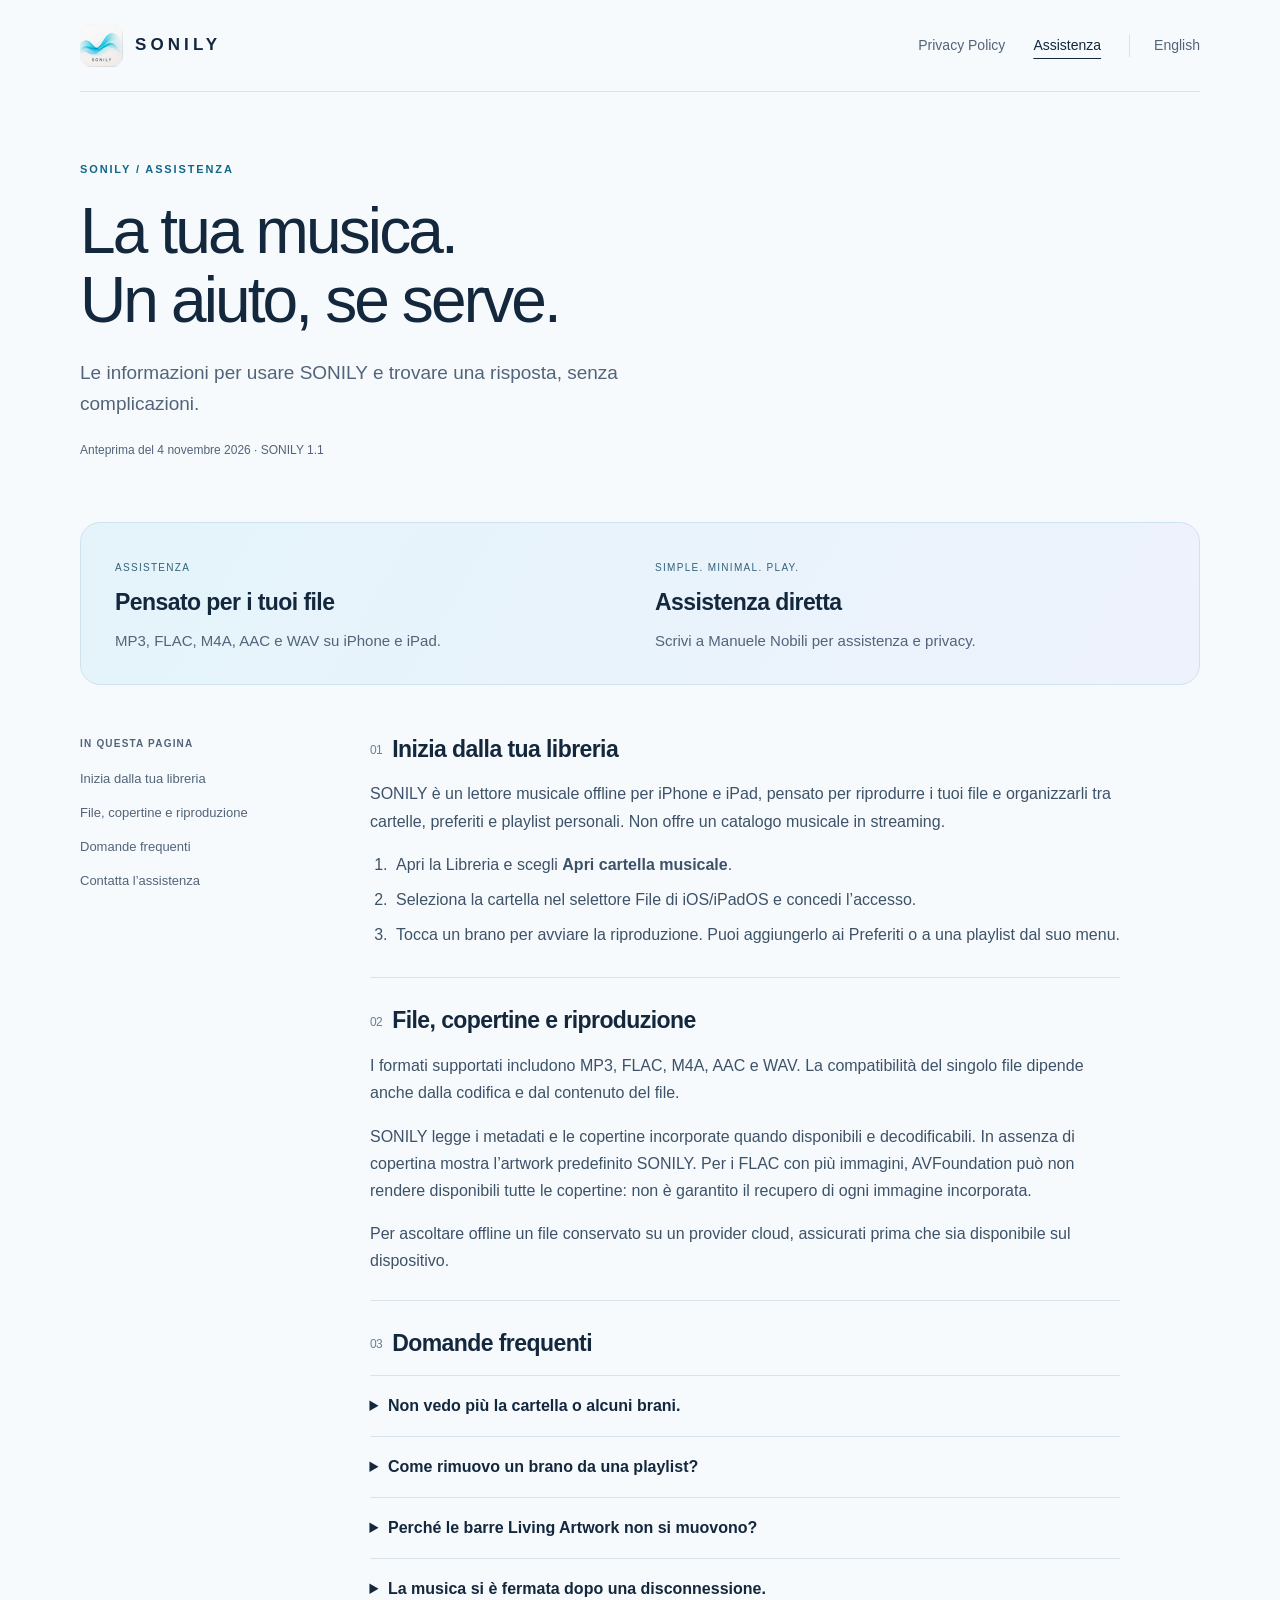
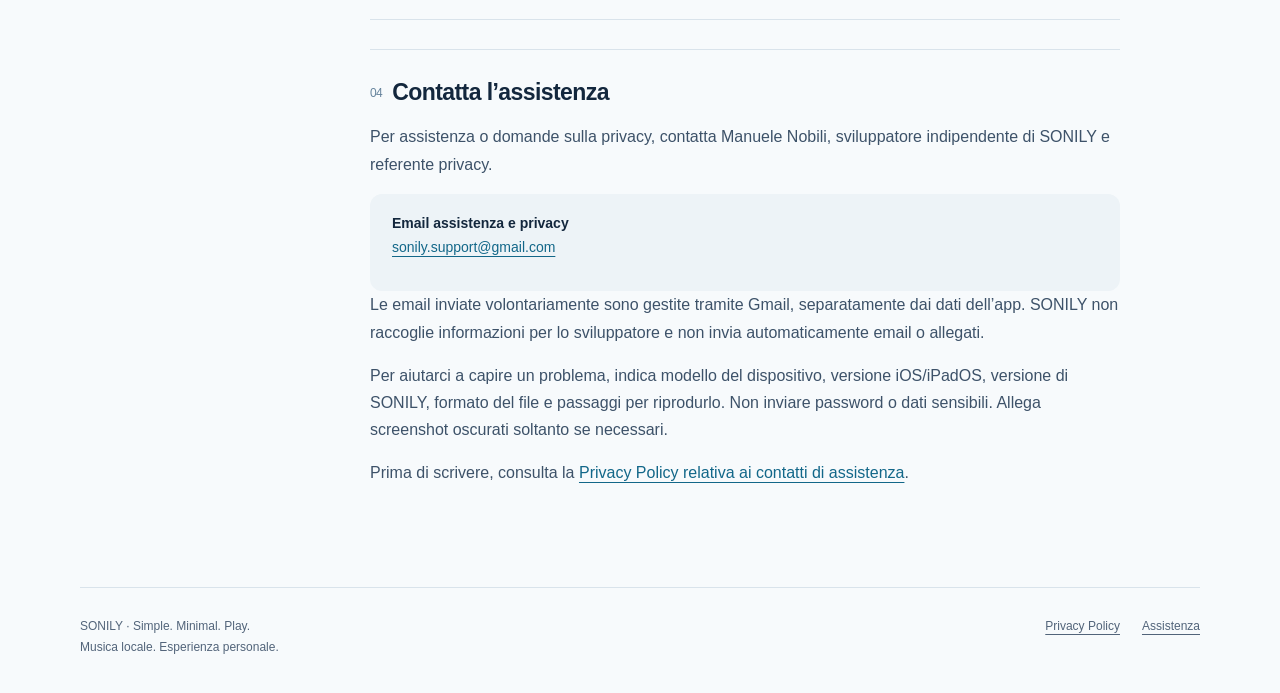
==== it/support.html @ 067987eb "Publish approved SONILY privacy and support website" ====
<!doctype html>
<html lang="it"><head><meta charset="utf-8"><meta name="viewport" content="width=device-width,initial-scale=1"><meta name="color-scheme" content="light"><meta name="description" content="Assistenza — SONILY. Simple. Minimal. Play."><meta name="referrer" content="no-referrer"><title>Assistenza · SONILY</title><link rel="icon" href="../assets/sonily-icon.png"><link rel="stylesheet" href="../assets/style.css"></head><body><a class="skip" href="#main">Vai al contenuto</a><div class="wrap"><header class="site-header"><a class="brand" href="index.html" aria-label="SONILY — Inizio"><img src="../assets/sonily-icon.png" width="43" height="43" alt=""><span class="wordmark">SONILY</span></a><nav class="site-nav" aria-label="Navigazione principale"><a href="privacy.html">Privacy Policy</a><a href="support.html" aria-current="page">Assistenza</a><a class="language" href="../en/support.html" lang="en" hreflang="en">English</a></nav></header><main id="main"><div class="hero"><p class="eyebrow">SONILY / Assistenza</p><h1>La tua musica.<br>Un aiuto, se serve.</h1><p class="lead">Le informazioni per usare SONILY e trovare una risposta, senza complicazioni.</p><p class="meta">Anteprima del 4 novembre 2026 · SONILY 1.1</p></div><div class="summary"><div><p class="label">Assistenza</p><strong>Pensato per i tuoi file</strong><p>MP3, FLAC, M4A, AAC e WAV su iPhone e iPad.</p></div><div><p class="label">Simple. Minimal. Play.</p><strong>Assistenza diretta</strong><p>Scrivi a Manuele Nobili per assistenza e privacy.</p></div></div><div class="document"><nav class="contents" aria-label="In questa pagina"><p>In questa pagina</p><a href="#iniziare">Inizia dalla tua libreria</a><a href="#formati">File, copertine e riproduzione</a><a href="#domande">Domande frequenti</a><a href="#scrivi">Contatta l’assistenza</a></nav><article class="article" aria-label="Assistenza"><section id="iniziare"><h2><span class="number">01</span>Inizia dalla tua libreria</h2><p>SONILY è un lettore musicale offline per iPhone e iPad, pensato per riprodurre i tuoi file e organizzarli tra cartelle, preferiti e playlist personali. Non offre un catalogo musicale in streaming.</p><ol><li>Apri la Libreria e scegli <strong>Apri cartella musicale</strong>.</li><li>Seleziona la cartella nel selettore File di iOS/iPadOS e concedi l’accesso.</li><li>Tocca un brano per avviare la riproduzione. Puoi aggiungerlo ai Preferiti o a una playlist dal suo menu.</li></ol></section><section id="formati"><h2><span class="number">02</span>File, copertine e riproduzione</h2><p>I formati supportati includono MP3, FLAC, M4A, AAC e WAV. La compatibilità del singolo file dipende anche dalla codifica e dal contenuto del file.</p><p>SONILY legge i metadati e le copertine incorporate quando disponibili e decodificabili. In assenza di copertina mostra l’artwork predefinito SONILY. Per i FLAC con più immagini, AVFoundation può non rendere disponibili tutte le copertine: non è garantito il recupero di ogni immagine incorporata.</p><p>Per ascoltare offline un file conservato su un provider cloud, assicurati prima che sia disponibile sul dispositivo.</p></section><section id="domande"><h2><span class="number">03</span>Domande frequenti</h2><details><summary>Non vedo più la cartella o alcuni brani.</summary><p>Controlla nell’app File che la cartella sia ancora disponibile e che i brani siano scaricati. Se la cartella è stata spostata o l’accesso non è più valido, selezionala nuovamente in SONILY. Evita di eliminare l’app come primo tentativo: perderesti i dati locali non recuperati da un backup.</p></details><details><summary>Come rimuovo un brano da una playlist?</summary><p>Apri la playlist e usa lo scorrimento laterale sulla riga del brano. La rimozione riguarda la playlist, non il file originale o il suo stato nei Preferiti.</p></details><details><summary>Perché le barre Living Artwork non si muovono?</summary><p>Living Artwork riguarda l’artwork predefinito SONILY quando il brano non ha una copertina utilizzabile. Verifica l’interruttore in Aspetto e che il brano sia in riproduzione. Le copertine incorporate non vengono trasformate in barre animate.</p></details><details><summary>La musica si è fermata dopo una disconnessione.</summary><p>La disconnessione di un’uscita audio può mettere in pausa la riproduzione. Controlla l’uscita audio e riprendi manualmente con Play.</p></details></section><section id="scrivi"><h2><span class="number">04</span>Contatta l’assistenza</h2><p>Per assistenza o domande sulla privacy, contatta Manuele Nobili, sviluppatore indipendente di SONILY e referente privacy.</p><div class="note"><strong>Email assistenza e privacy</strong><p><a href="mailto:sonily.support@gmail.com">sonily.support@gmail.com</a></p></div><p>Le email inviate volontariamente sono gestite tramite Gmail, separatamente dai dati dell’app. SONILY non raccoglie informazioni per lo sviluppatore e non invia automaticamente email o allegati.</p><p>Per aiutarci a capire un problema, indica modello del dispositivo, versione iOS/iPadOS, versione di SONILY, formato del file e passaggi per riprodurlo. Non inviare password o dati sensibili. Allega screenshot oscurati soltanto se necessari.</p><p>Prima di scrivere, consulta la <a href="privacy.html#contatti">Privacy Policy relativa ai contatti di assistenza</a>.</p></section></article></div></main><footer class="site-footer"><p>SONILY · Simple. Minimal. Play.<br>Musica locale. Esperienza personale.</p><nav class="footer-links" aria-label="Link utili"><a href="privacy.html">Privacy Policy</a><a href="support.html">Assistenza</a></nav></footer></div></body></html>
---- assets/style.css ----
:root{color-scheme:light;--ink:#13273d;--muted:#52647a;--line:#d9e3eb;--blue:#126789;--paper:#f7fafc;--white:#fff;font-family:-apple-system,BlinkMacSystemFont,"Segoe UI",sans-serif;font-synthesis:none}*{box-sizing:border-box}html{scroll-behavior:smooth;scroll-padding-top:24px}body{margin:0;background:var(--paper);color:var(--ink);font-size:16px;line-height:1.7}a{color:var(--blue);text-underline-offset:4px}a:hover{text-decoration-thickness:2px}a:focus-visible,summary:focus-visible{outline:3px solid #176b9e;outline-offset:5px;border-radius:3px}.skip{position:absolute;top:-80px;left:20px;background:white;padding:10px 18px;z-index:4}.skip:focus{top:12px}.wrap{width:min(1120px,calc(100% - 64px));margin:auto}.draft{background:#eaf2f7;border-bottom:1px solid var(--line);text-align:center;font-size:12px;letter-spacing:.025em;color:#455b70;padding:8px 16px}.site-header{display:flex;align-items:center;justify-content:space-between;gap:30px;padding:24px 0;border-bottom:1px solid var(--line)}.brand{display:flex;align-items:center;gap:12px;text-decoration:none;color:var(--ink)}.brand img{width:43px;height:43px;border-radius:11px}.wordmark{font-size:17px;letter-spacing:.24em;font-weight:600}.site-nav{display:flex;align-items:center;gap:28px;font-size:14px}.site-nav a{text-decoration:none;color:var(--muted)}.site-nav a[aria-current=page]{color:var(--ink);text-decoration:underline;text-underline-offset:8px}.language{border-left:1px solid var(--line);padding-left:24px}.hero{padding:68px 0 50px;position:relative}.eyebrow{text-transform:uppercase;letter-spacing:.17em;font-size:11px;font-weight:650;color:var(--blue);margin:0 0 18px}h1,h2,h3,p{margin-top:0}h1{font-weight:500;font-size:clamp(38px,5vw,64px);letter-spacing:-.045em;line-height:1.08;margin-bottom:22px;max-width:850px}.hero .lead{max-width:660px;font-size:19px;line-height:1.65;color:var(--muted);margin-bottom:20px}.meta{font-size:12px;color:var(--muted)}.summary{display:grid;grid-template-columns:1fr 1fr;gap:30px;background:linear-gradient(120deg,#e4f4fa,#eef2fd);border:1px solid #cee3ed;border-radius:20px;padding:30px 34px;margin-bottom:50px}.summary strong{font-weight:550;font-size:23px;letter-spacing:-.025em;display:block}.summary p{color:var(--muted);font-size:15px;margin:6px 0 0}.summary .label{font-size:10px;letter-spacing:.13em;text-transform:uppercase;color:#32637b;margin-bottom:7px}.document{display:grid;grid-template-columns:220px minmax(0,1fr);gap:70px;padding-bottom:76px}.contents{align-self:start;position:sticky;top:25px;font-size:13px}.contents p{font-size:10px;letter-spacing:.12em;text-transform:uppercase;color:var(--muted);font-weight:650}.contents a{display:block;text-decoration:none;color:var(--muted);padding:6px 0}.contents a:hover{color:var(--blue)}.article{max-width:750px}.article section{border-top:1px solid var(--line);padding:28px 0 9px}.article section:first-child{border-top:0;padding-top:0}.article h2{font-size:23px;line-height:1.3;letter-spacing:-.025em;font-weight:550;margin-bottom:16px}.article p,.article li{color:#3d5269}.article ul,.article ol{padding-left:22px;margin:0 0 20px}.article li{padding-left:4px;margin-bottom:8px}.number{font-size:12px;color:#65839c;font-weight:500;margin-right:10px;vertical-align:middle}.placeholder{display:block;border-left:3px solid #b27a25;background:#fff5e4;padding:13px 16px;margin:12px 0 18px;font-size:14px;overflow-wrap:anywhere;color:#694917}.placeholder strong{display:block;font-size:10px;text-transform:uppercase;letter-spacing:.12em;margin-bottom:5px}.note{background:#edf3f7;padding:18px 22px;border-radius:12px;font-size:14px}.article details{border-top:1px solid var(--line);padding:18px 0}.article details:last-child{border-bottom:1px solid var(--line);margin-bottom:20px}.article summary{cursor:pointer;font-weight:550;line-height:1.5;list-style-position:outside;margin-left:18px}.article details p{font-size:15px;margin:14px 0 0}.site-footer{border-top:1px solid var(--line);padding:28px 0 36px;display:flex;justify-content:space-between;gap:24px;font-size:12px;color:var(--muted)}.site-footer p{margin:0}.footer-links{display:flex;gap:22px}.footer-links a{color:var(--muted)}.home-hero{padding:86px 0 70px;display:grid;grid-template-columns:minmax(0,1fr) 270px;gap:70px;align-items:center}.home-hero h1{font-size:clamp(48px,7vw,84px);max-width:700px}.home-hero .lead{font-size:19px;color:var(--muted);max-width:540px}.icon-stage{background:linear-gradient(145deg,#e1f4fa,#e9efff);padding:50px;border-radius:45px;transform:rotate(3deg)}.icon-stage img{width:100%;display:block;border-radius:28px;transform:rotate(-3deg)}.portal{display:grid;grid-template-columns:1fr 1fr;gap:22px;margin-bottom:75px}.portal a{background:white;border:1px solid var(--line);padding:30px 32px;border-radius:18px;text-decoration:none;color:var(--ink)}.portal h2{font-size:24px;letter-spacing:-.025em;font-weight:550;margin-bottom:8px}.portal p{color:var(--muted);margin-bottom:20px}.portal span{font-size:14px;color:var(--blue)}.home-note{font-size:14px;color:var(--muted);margin-bottom:60px;max-width:740px}small{font-size:13px}code{overflow-wrap:anywhere}img{max-width:100%}@media(max-width:850px){.document{grid-template-columns:170px minmax(0,1fr);gap:35px}.home-hero{grid-template-columns:1fr 190px;gap:30px}.icon-stage{padding:30px}.summary{gap:22px}}@media(max-width:600px){.wrap{width:calc(100% - 36px)}.site-header{gap:16px;padding:18px 0;align-items:flex-start;flex-wrap:wrap}.brand img{width:36px;height:36px}.wordmark{font-size:15px}.site-nav{gap:18px;width:100%;justify-content:flex-start;font-size:13px}.language{margin-left:auto;padding-left:18px}.hero{padding:42px 0 30px}.hero .lead{font-size:17px}.summary{grid-template-columns:1fr;padding:24px;gap:22px;margin-bottom:32px;border-radius:16px}.summary strong{font-size:22px}.document{display:block;padding-bottom:45px}.contents{position:static;border-bottom:1px solid var(--line);padding-bottom:22px;margin-bottom:30px}.contents a{display:inline-block;margin-right:16px;padding:4px 0;font-size:12px}.contents p{margin-bottom:8px}.article h2{font-size:21px}.article section{padding-top:24px}.site-footer{display:block;padding:24px 0}.footer-links{margin-top:15px}.home-hero{grid-template-columns:1fr;padding:46px 0 38px;gap:25px}.home-hero h1{font-size:56px}.icon-stage{display:none}.portal{grid-template-columns:1fr;margin-bottom:35px}.portal a{padding:26px}.draft{font-size:11px}.home-note{margin-bottom:35px}}@media(prefers-reduced-motion:reduce){html{scroll-behavior:auto}}@media print{.draft,.site-nav,.contents,.skip{display:none}.wrap{width:100%}body{background:white;font-size:11pt}.document{display:block}.hero{padding:20px 0}.summary{break-inside:avoid}.article{max-width:none}a{color:inherit}}
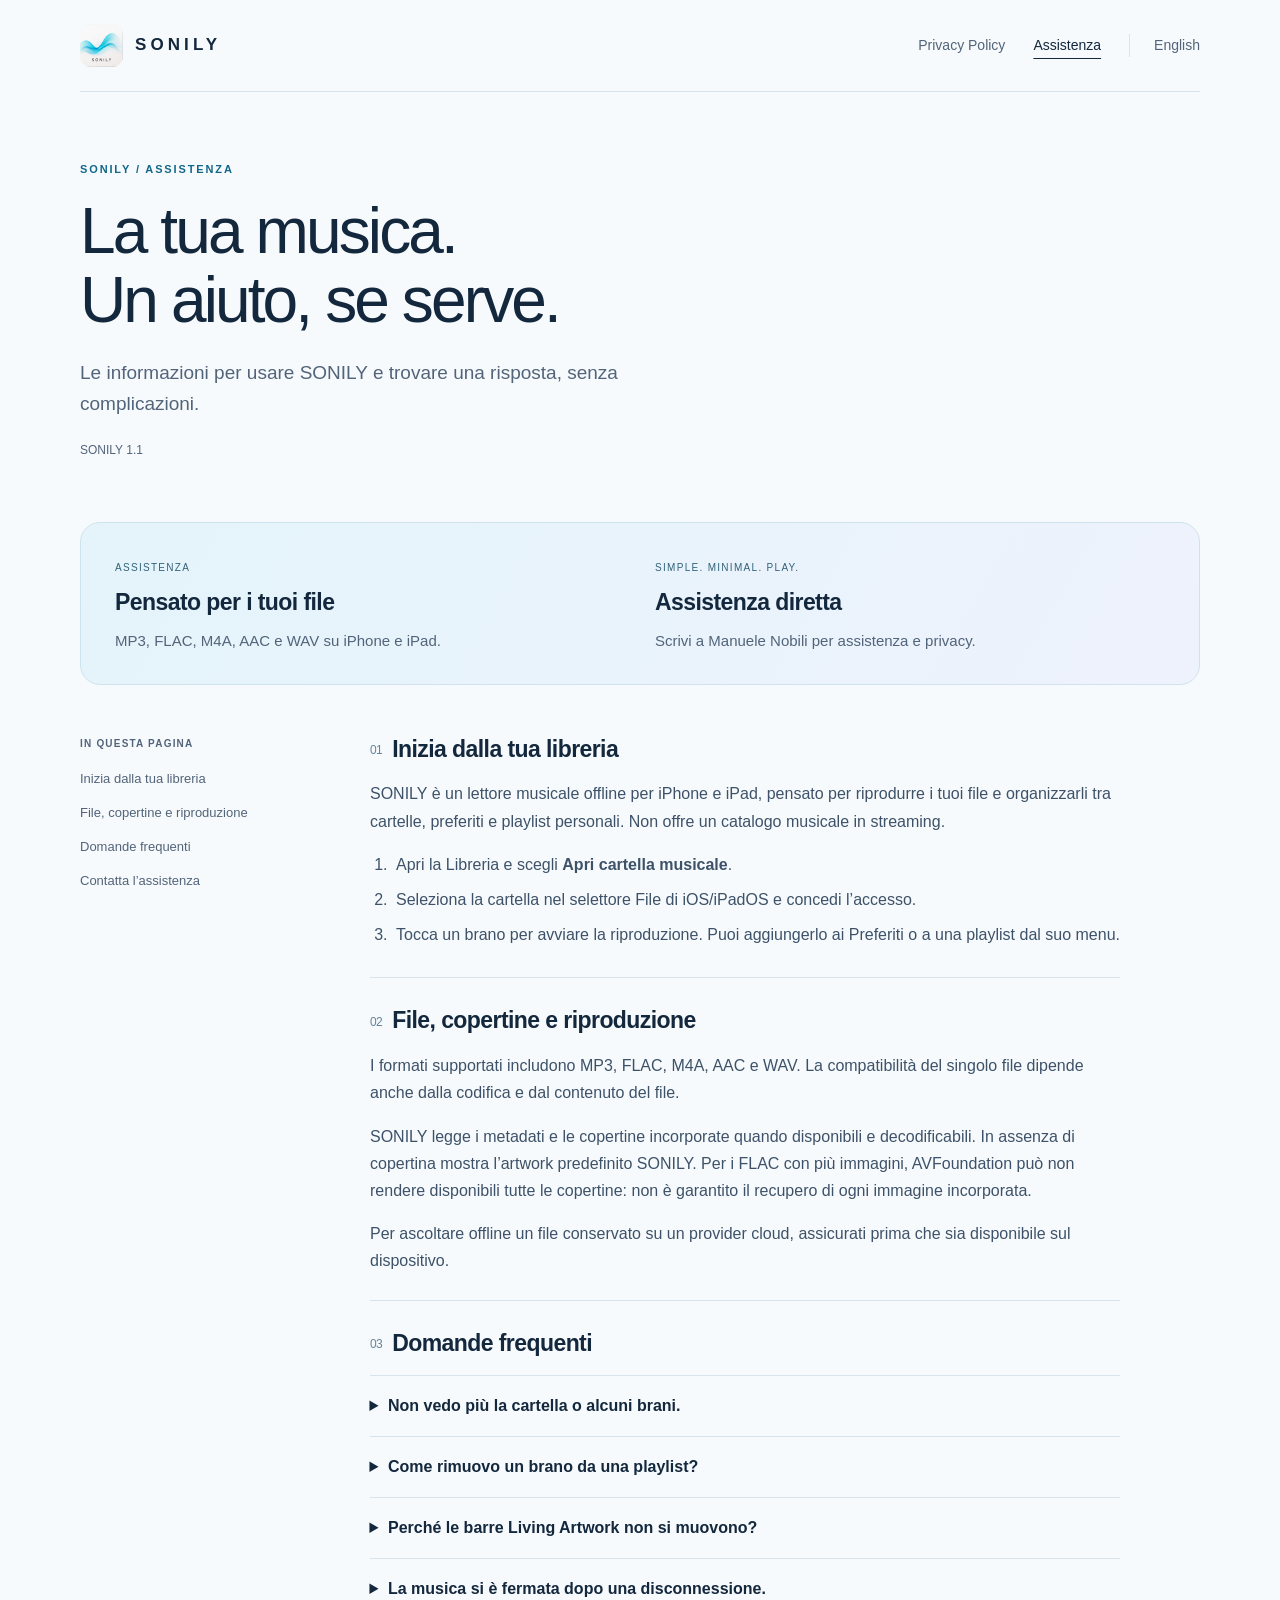
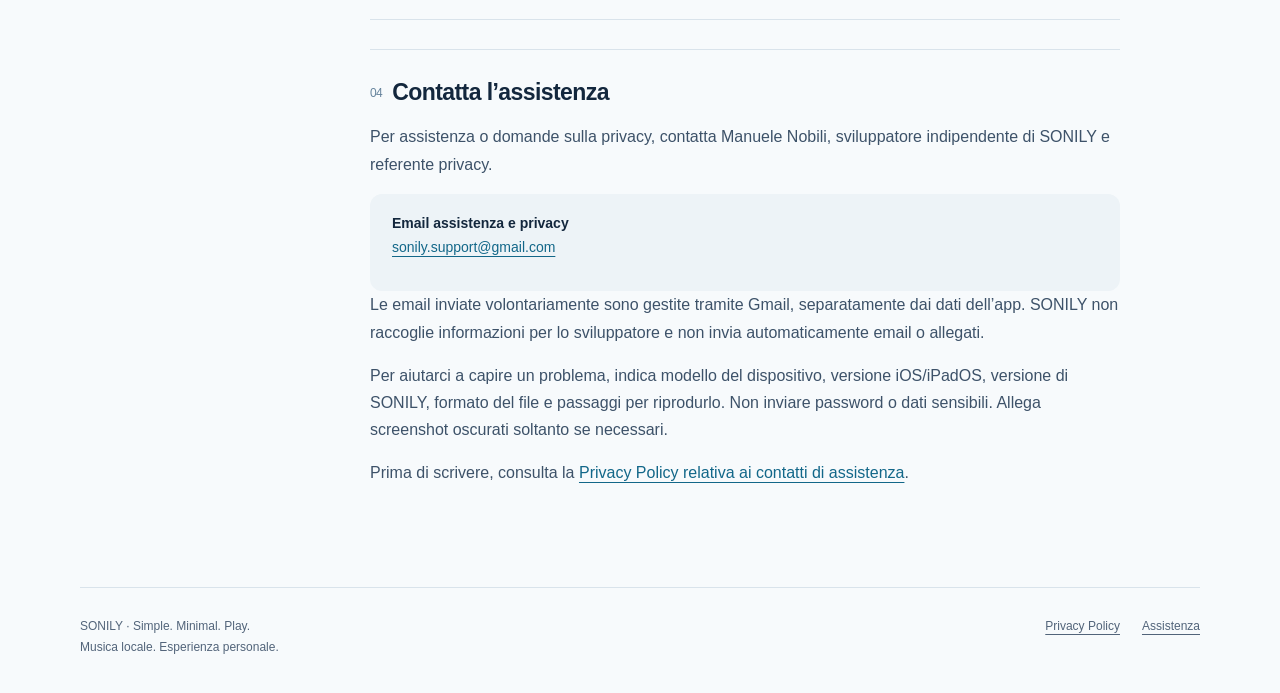
==== commit ee6e6a12: "Remove preview date from it support page" ====
--- a/it/support.html
+++ b/it/support.html
@@ -1,2 +1,2 @@
 <!doctype html>
-<html lang="it"><head><meta charset="utf-8"><meta name="viewport" content="width=device-width,initial-scale=1"><meta name="color-scheme" content="light"><meta name="description" content="Assistenza — SONILY. Simple. Minimal. Play."><meta name="referrer" content="no-referrer"><title>Assistenza · SONILY</title><link rel="icon" href="../assets/sonily-icon.png"><link rel="stylesheet" href="../assets/style.css"></head><body><a class="skip" href="#main">Vai al contenuto</a><div class="wrap"><header class="site-header"><a class="brand" href="index.html" aria-label="SONILY — Inizio"><img src="../assets/sonily-icon.png" width="43" height="43" alt=""><span class="wordmark">SONILY</span></a><nav class="site-nav" aria-label="Navigazione principale"><a href="privacy.html">Privacy Policy</a><a href="support.html" aria-current="page">Assistenza</a><a class="language" href="../en/support.html" lang="en" hreflang="en">English</a></nav></header><main id="main"><div class="hero"><p class="eyebrow">SONILY / Assistenza</p><h1>La tua musica.<br>Un aiuto, se serve.</h1><p class="lead">Le informazioni per usare SONILY e trovare una risposta, senza complicazioni.</p><p class="meta">Anteprima del 4 novembre 2026 · SONILY 1.1</p></div><div class="summary"><div><p class="label">Assistenza</p><strong>Pensato per i tuoi file</strong><p>MP3, FLAC, M4A, AAC e WAV su iPhone e iPad.</p></div><div><p class="label">Simple. Minimal. Play.</p><strong>Assistenza diretta</strong><p>Scrivi a Manuele Nobili per assistenza e privacy.</p></div></div><div class="document"><nav class="contents" aria-label="In questa pagina"><p>In questa pagina</p><a href="#iniziare">Inizia dalla tua libreria</a><a href="#formati">File, copertine e riproduzione</a><a href="#domande">Domande frequenti</a><a href="#scrivi">Contatta l’assistenza</a></nav><article class="article" aria-label="Assistenza"><section id="iniziare"><h2><span class="number">01</span>Inizia dalla tua libreria</h2><p>SONILY è un lettore musicale offline per iPhone e iPad, pensato per riprodurre i tuoi file e organizzarli tra cartelle, preferiti e playlist personali. Non offre un catalogo musicale in streaming.</p><ol><li>Apri la Libreria e scegli <strong>Apri cartella musicale</strong>.</li><li>Seleziona la cartella nel selettore File di iOS/iPadOS e concedi l’accesso.</li><li>Tocca un brano per avviare la riproduzione. Puoi aggiungerlo ai Preferiti o a una playlist dal suo menu.</li></ol></section><section id="formati"><h2><span class="number">02</span>File, copertine e riproduzione</h2><p>I formati supportati includono MP3, FLAC, M4A, AAC e WAV. La compatibilità del singolo file dipende anche dalla codifica e dal contenuto del file.</p><p>SONILY legge i metadati e le copertine incorporate quando disponibili e decodificabili. In assenza di copertina mostra l’artwork predefinito SONILY. Per i FLAC con più immagini, AVFoundation può non rendere disponibili tutte le copertine: non è garantito il recupero di ogni immagine incorporata.</p><p>Per ascoltare offline un file conservato su un provider cloud, assicurati prima che sia disponibile sul dispositivo.</p></section><section id="domande"><h2><span class="number">03</span>Domande frequenti</h2><details><summary>Non vedo più la cartella o alcuni brani.</summary><p>Controlla nell’app File che la cartella sia ancora disponibile e che i brani siano scaricati. Se la cartella è stata spostata o l’accesso non è più valido, selezionala nuovamente in SONILY. Evita di eliminare l’app come primo tentativo: perderesti i dati locali non recuperati da un backup.</p></details><details><summary>Come rimuovo un brano da una playlist?</summary><p>Apri la playlist e usa lo scorrimento laterale sulla riga del brano. La rimozione riguarda la playlist, non il file originale o il suo stato nei Preferiti.</p></details><details><summary>Perché le barre Living Artwork non si muovono?</summary><p>Living Artwork riguarda l’artwork predefinito SONILY quando il brano non ha una copertina utilizzabile. Verifica l’interruttore in Aspetto e che il brano sia in riproduzione. Le copertine incorporate non vengono trasformate in barre animate.</p></details><details><summary>La musica si è fermata dopo una disconnessione.</summary><p>La disconnessione di un’uscita audio può mettere in pausa la riproduzione. Controlla l’uscita audio e riprendi manualmente con Play.</p></details></section><section id="scrivi"><h2><span class="number">04</span>Contatta l’assistenza</h2><p>Per assistenza o domande sulla privacy, contatta Manuele Nobili, sviluppatore indipendente di SONILY e referente privacy.</p><div class="note"><strong>Email assistenza e privacy</strong><p><a href="mailto:sonily.support@gmail.com">sonily.support@gmail.com</a></p></div><p>Le email inviate volontariamente sono gestite tramite Gmail, separatamente dai dati dell’app. SONILY non raccoglie informazioni per lo sviluppatore e non invia automaticamente email o allegati.</p><p>Per aiutarci a capire un problema, indica modello del dispositivo, versione iOS/iPadOS, versione di SONILY, formato del file e passaggi per riprodurlo. Non inviare password o dati sensibili. Allega screenshot oscurati soltanto se necessari.</p><p>Prima di scrivere, consulta la <a href="privacy.html#contatti">Privacy Policy relativa ai contatti di assistenza</a>.</p></section></article></div></main><footer class="site-footer"><p>SONILY · Simple. Minimal. Play.<br>Musica locale. Esperienza personale.</p><nav class="footer-links" aria-label="Link utili"><a href="privacy.html">Privacy Policy</a><a href="support.html">Assistenza</a></nav></footer></div></body></html>+<html lang="it"><head><meta charset="utf-8"><meta name="viewport" content="width=device-width,initial-scale=1"><meta name="color-scheme" content="light"><meta name="description" content="Assistenza — SONILY. Simple. Minimal. Play."><meta name="referrer" content="no-referrer"><title>Assistenza · SONILY</title><link rel="icon" href="../assets/sonily-icon.png"><link rel="stylesheet" href="../assets/style.css"></head><body><a class="skip" href="#main">Vai al contenuto</a><div class="wrap"><header class="site-header"><a class="brand" href="index.html" aria-label="SONILY — Inizio"><img src="../assets/sonily-icon.png" width="43" height="43" alt=""><span class="wordmark">SONILY</span></a><nav class="site-nav" aria-label="Navigazione principale"><a href="privacy.html">Privacy Policy</a><a href="support.html" aria-current="page">Assistenza</a><a class="language" href="../en/support.html" lang="en" hreflang="en">English</a></nav></header><main id="main"><div class="hero"><p class="eyebrow">SONILY / Assistenza</p><h1>La tua musica.<br>Un aiuto, se serve.</h1><p class="lead">Le informazioni per usare SONILY e trovare una risposta, senza complicazioni.</p><p class="meta">SONILY 1.1</p></div><div class="summary"><div><p class="label">Assistenza</p><strong>Pensato per i tuoi file</strong><p>MP3, FLAC, M4A, AAC e WAV su iPhone e iPad.</p></div><div><p class="label">Simple. Minimal. Play.</p><strong>Assistenza diretta</strong><p>Scrivi a Manuele Nobili per assistenza e privacy.</p></div></div><div class="document"><nav class="contents" aria-label="In questa pagina"><p>In questa pagina</p><a href="#iniziare">Inizia dalla tua libreria</a><a href="#formati">File, copertine e riproduzione</a><a href="#domande">Domande frequenti</a><a href="#scrivi">Contatta l’assistenza</a></nav><article class="article" aria-label="Assistenza"><section id="iniziare"><h2><span class="number">01</span>Inizia dalla tua libreria</h2><p>SONILY è un lettore musicale offline per iPhone e iPad, pensato per riprodurre i tuoi file e organizzarli tra cartelle, preferiti e playlist personali. Non offre un catalogo musicale in streaming.</p><ol><li>Apri la Libreria e scegli <strong>Apri cartella musicale</strong>.</li><li>Seleziona la cartella nel selettore File di iOS/iPadOS e concedi l’accesso.</li><li>Tocca un brano per avviare la riproduzione. Puoi aggiungerlo ai Preferiti o a una playlist dal suo menu.</li></ol></section><section id="formati"><h2><span class="number">02</span>File, copertine e riproduzione</h2><p>I formati supportati includono MP3, FLAC, M4A, AAC e WAV. La compatibilità del singolo file dipende anche dalla codifica e dal contenuto del file.</p><p>SONILY legge i metadati e le copertine incorporate quando disponibili e decodificabili. In assenza di copertina mostra l’artwork predefinito SONILY. Per i FLAC con più immagini, AVFoundation può non rendere disponibili tutte le copertine: non è garantito il recupero di ogni immagine incorporata.</p><p>Per ascoltare offline un file conservato su un provider cloud, assicurati prima che sia disponibile sul dispositivo.</p></section><section id="domande"><h2><span class="number">03</span>Domande frequenti</h2><details><summary>Non vedo più la cartella o alcuni brani.</summary><p>Controlla nell’app File che la cartella sia ancora disponibile e che i brani siano scaricati. Se la cartella è stata spostata o l’accesso non è più valido, selezionala nuovamente in SONILY. Evita di eliminare l’app come primo tentativo: perderesti i dati locali non recuperati da un backup.</p></details><details><summary>Come rimuovo un brano da una playlist?</summary><p>Apri la playlist e usa lo scorrimento laterale sulla riga del brano. La rimozione riguarda la playlist, non il file originale o il suo stato nei Preferiti.</p></details><details><summary>Perché le barre Living Artwork non si muovono?</summary><p>Living Artwork riguarda l’artwork predefinito SONILY quando il brano non ha una copertina utilizzabile. Verifica l’interruttore in Aspetto e che il brano sia in riproduzione. Le copertine incorporate non vengono trasformate in barre animate.</p></details><details><summary>La musica si è fermata dopo una disconnessione.</summary><p>La disconnessione di un’uscita audio può mettere in pausa la riproduzione. Controlla l’uscita audio e riprendi manualmente con Play.</p></details></section><section id="scrivi"><h2><span class="number">04</span>Contatta l’assistenza</h2><p>Per assistenza o domande sulla privacy, contatta Manuele Nobili, sviluppatore indipendente di SONILY e referente privacy.</p><div class="note"><strong>Email assistenza e privacy</strong><p><a href="mailto:sonily.support@gmail.com">sonily.support@gmail.com</a></p></div><p>Le email inviate volontariamente sono gestite tramite Gmail, separatamente dai dati dell’app. SONILY non raccoglie informazioni per lo sviluppatore e non invia automaticamente email o allegati.</p><p>Per aiutarci a capire un problema, indica modello del dispositivo, versione iOS/iPadOS, versione di SONILY, formato del file e passaggi per riprodurlo. Non inviare password o dati sensibili. Allega screenshot oscurati soltanto se necessari.</p><p>Prima di scrivere, consulta la <a href="privacy.html#contatti">Privacy Policy relativa ai contatti di assistenza</a>.</p></section></article></div></main><footer class="site-footer"><p>SONILY · Simple. Minimal. Play.<br>Musica locale. Esperienza personale.</p><nav class="footer-links" aria-label="Link utili"><a href="privacy.html">Privacy Policy</a><a href="support.html">Assistenza</a></nav></footer></div></body></html>
